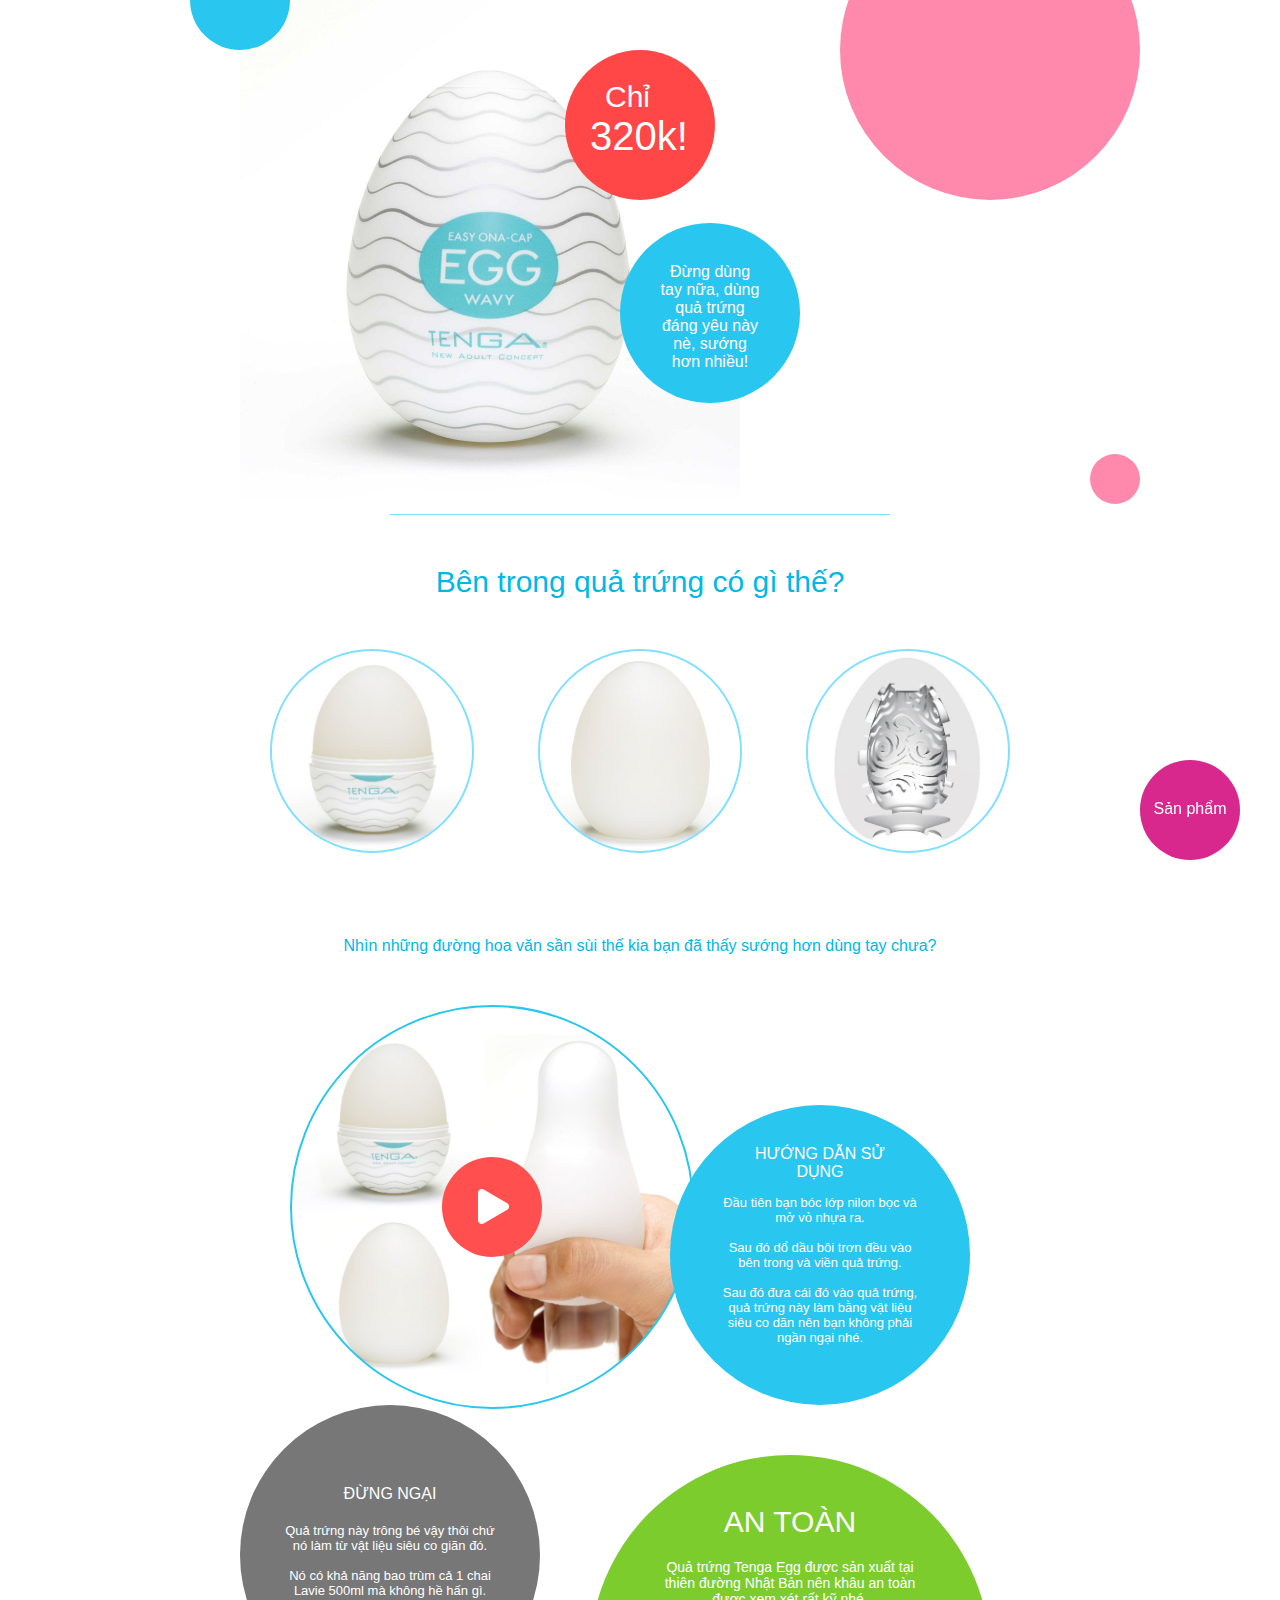
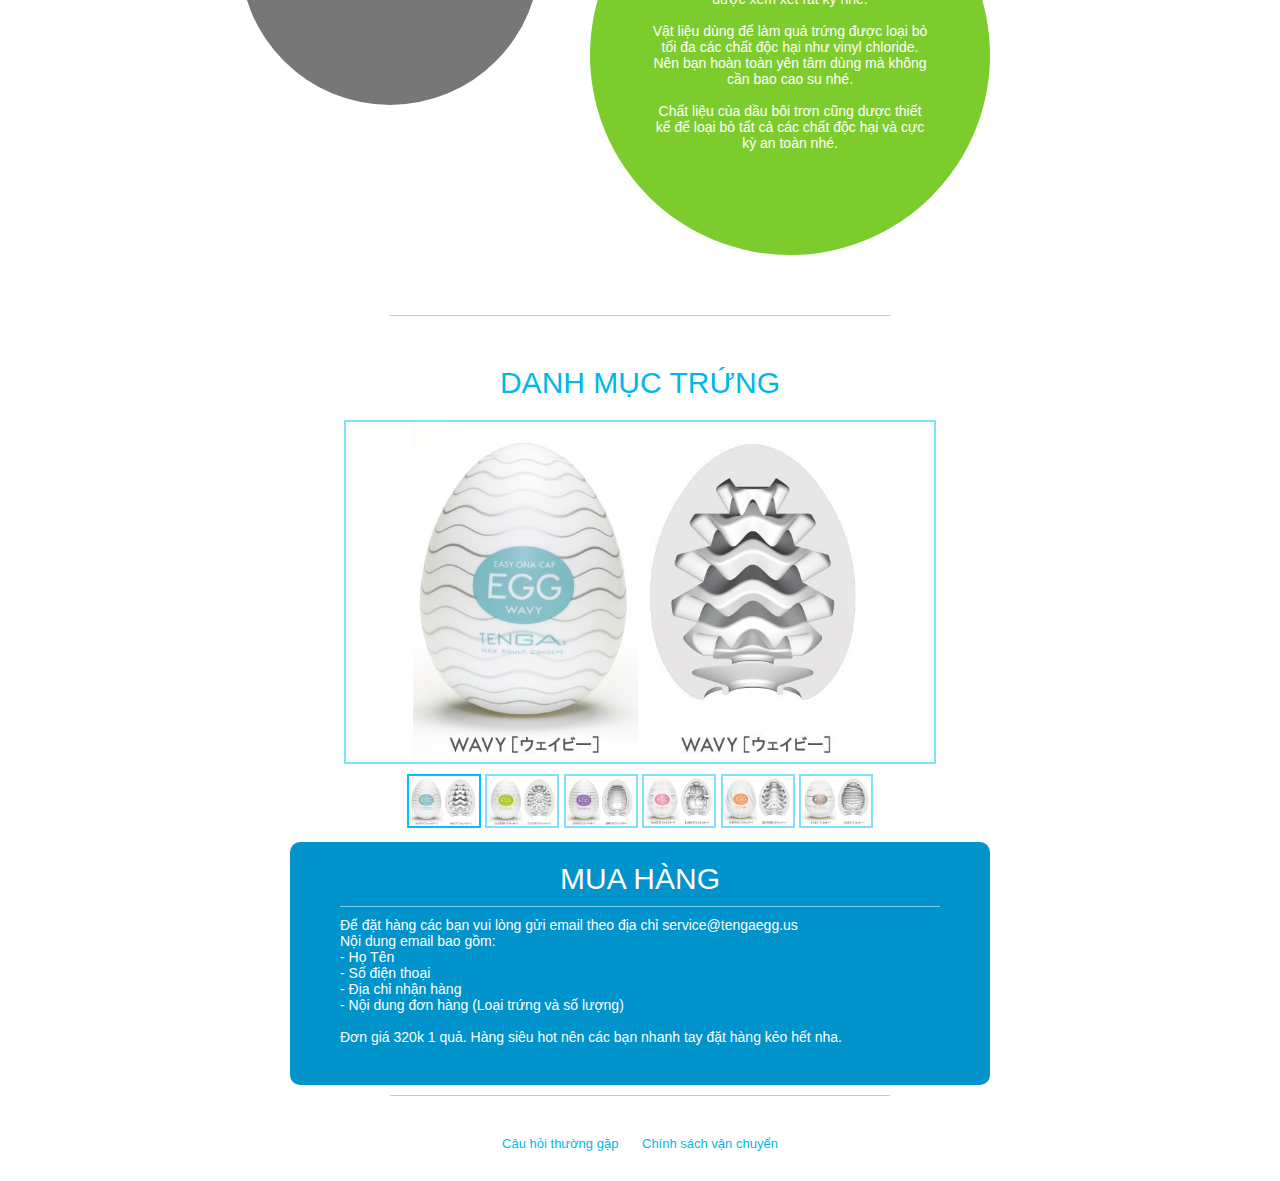
==== public/index.html @ b686520c "asd" ====
<!DOCTYPE html>
<html>
  <head>
    <meta charset="utf-8">
    <title>Tenga Egg - Sex toy trá hình quả trứng gà dành cho nam giới</title>
    <meta name="viewport" content="width=device-width, initial-scale=1.0">
    <link rel="icon" href="logo.ico" type="image/x-icon" />
    <link rel="stylesheet" href="style.css" media="screen" title="no title" charset="utf-8">
    <meta name="google-site-verification" content="pQidrR6-3cfZof-H2YrPeUgNmrSoMgLpZjvMHsn3p-I" />
    <meta property="og:url"                content="https://tengaegg.us" />
    <meta property="og:type"               content="product" />
    <meta property="og:title"              content="Trứng Tenga Nhật - Sextoy nam giới trá hình quả trứng" />
    <meta property="og:description"        content="Nhanh tay đặt hàng - Số lượng có hạn - An toàn tuyệt đối - 320k một quả" />
    <meta property="og:image"              content="https://tengaegg.us/pics/fb-preview.png" />
  </head>
  <body>

    <div class="intro">
      <div class="container">
        <img class="img-main" src="pics/main.jpg" alt="Tenga Egg" />
        <div class="price">
          <div class="small">
            Chỉ
          </div>
          <div class="big">
            320k!
          </div>
        </div>
        <div class="intro-text">
          Đừng dùng tay nữa, dùng quả trứng đáng yêu này nè, sướng hơn nhiều!
        </div>
        <div class="decor decor-0"></div>
        <div class="decor decor-1"></div>
        <div class="decor decor-2"></div>
      </div>
    </div>

    <div class="hr"></div>

    <div class="title-0">
      Bên trong quả trứng có gì thế?
    </div>

    <div class="find-out">
      <div class="inside">
        <div class="inside-0"></div>
        <div class="inside-1"></div>
        <div class="inside-2"></div>
      </div>
    </div>

    <div class="inside-description">
      Nhìn những đường hoa văn sần sùi thế kia bạn đã thấy sướng hơn dùng tay chưa?
    </div>

    <div class="how-to-use">
      <div class="use-image">
        <div class="watch-video"></div>
      </div>
      <div class="use-circle">
        <div class="use-title">
          HƯỚNG DẪN SỬ DỤNG
        </div>
        <div class="use-desc">
          Đầu tiên bạn bóc lớp nilon bọc và mở vỏ nhựa ra.<br><br>
          Sau đó dổ dầu bôi trơn đều vào bên trong và viền quả trứng.<br><br>
          Sau đó đưa cái đó vào quả trứng, quả trứng này làm bằng vật liệu siêu co dãn nên bạn không phải ngần ngại nhé.
        </div>
      </div>
      <div class="material">
        <div class="material-title">
          Đừng ngại
        </div>
        <div class="material-desc">
          Quả trứng này trông bé vậy thôi chứ nó làm từ vật liệu siêu co giãn đó.<br><br>Nó có khả năng bao trùm cả 1 chai Lavie 500ml mà không hề hấn gì.
        </div>
      </div>
      <div class="safe">
        <div class="safe-title">
          An toàn
        </div>
        <div class="safe-desc">
          Quả trứng Tenga Egg được sản xuất tại thiên đường Nhật Bản nên khâu an toàn được xem xét rất kỹ nhé.<br><br>
          Vật liệu dùng để làm quả trứng được loại bỏ tối đa các chất độc hại như vinyl chloride. Nên bạn hoàn toàn yên tâm dùng mà không cần bao cao su nhé.<br><br>
          Chất liệu của dầu bôi trơn cũng dược thiết kế để loại bỏ tất cả các chất độc hại và cực kỳ an toàn nhé.<br><br>
        </div>
      </div>
    </div>

    <div class="hr"></div>
    <div class="title-0">
      DANH MỤC TRỨNG
    </div>

    <div class="slide menu">
      <div class="preview"></div>
      <div class="slide-select">
        <div class="slide-option-0 active"></div>
        <div class="slide-option-1"></div>
        <div class="slide-option-2"></div>
        <div class="slide-option-3"></div>
        <div class="slide-option-4"></div>
        <div class="slide-option-5"></div>
        <!-- <div class="slide-option-6"></div>
        <div class="slide-option-7"></div>
        <div class="slide-option-8"></div>
        <div class="slide-option-9"></div>
        <div class="slide-option-10"></div>
        <div class="slide-option-11"></div> -->
      </div>
    </div>

<!--    <div class="title-0">
      Now On Sale - 23% OFF<br>
      <div class="sub">
        Free Shipping International
      </div>
    </div>

    <div class="pack-1">
      <div class="slide">
        <div class="preview"></div>
        <div class="slide-select">
          <div class="slide-option-0 active"></div>
          <div class="slide-option-1"></div>
          <div class="slide-option-2"></div>
        </div>
      </div>
      <div class="product-info">
        <div class="product-title">
          6 Eggs Pack 1 - $57.39 <span class="old-price">$74.99</span>
        </div>
        <div class="product-description">
          <ul>
              <li>Lubrication included!</li>
              <li>Reusable</li>
              <li>Discreet, easy to carry case; Super-stretchable elastomer expands drastically for a snug fit regardless of your size</li>
              <li>Advanced one-size-fits-all, easy-to-use disposable male masturbator</li>
              <li>6 different varieties each with different internal structures for a variety of great experiences</li>
              <li>The Variety Pack includes WAVY, CLICKER, SPIDER, TWISTER, STEPPER, and SILKY, for a new experience every night</li>
              <li>Water-based lubricant lotion included in each Egg; one-use only</li>
              <li>Made in Japan</li>
          </ul>

          <form action="https://www.paypal.com/cgi-bin/webscr" method="post" target="_top">
          <input type="hidden" name="cmd" value="_s-xclick">
          <input type="hidden" name="hosted_button_id" value="Q24XG6Y8ARUNS">
          <input type="image" src="https://www.paypalobjects.com/en_US/i/btn/btn_buynowCC_LG.gif" border="0" name="submit" alt="PayPal - The safer, easier way to pay online!">
          <img alt="" border="0" src="https://www.paypalobjects.com/en_US/i/scr/pixel.gif" width="1" height="1">
          </form>

        </div>
      </div>
    </div>

    <div class="pack-2">
      <div class="slide">
        <div class="preview"></div>
        <div class="slide-select">
          <div class="slide-option-0 active"></div>
          <div class="slide-option-1"></div>
          <div class="slide-option-2"></div>
        </div>
      </div>
      <div class="product-info">
        <div class="product-title">
          6 Eggs Pack 2 - $57.39 <span class="old-price">$74.99</span>
        </div>
        <div class="product-description">
          <ul>
              <li>Lubrication included!</li>
              <li>Reusable</li>
              <li>Discreet, easy to carry case; Super-stretchable elastomer expands drastically for a snug fit regardless of your size</li>
              <li>Advanced one-size-fits-all, easy-to-use disposable male masturbator</li>
              <li>6 different varieties each with different internal structures for a variety of great experiences</li>
              <li>The Variety Pack includes THUNDER, CRATER, MISTY, CLOUDY, SHINY, and SURFER for a new experience every night</li>
              <li>Water-based lubricant lotion included in each Egg; one-use only</li>
              <li>Made in Japan</li>
          </ul>

          <form action="https://www.paypal.com/cgi-bin/webscr" method="post" target="_top">
          <input type="hidden" name="cmd" value="_s-xclick">
          <input type="hidden" name="hosted_button_id" value="27L2F3WVZ88ZG">
          <input type="image" src="https://www.paypalobjects.com/en_US/i/btn/btn_buynowCC_LG.gif" border="0" name="submit" alt="PayPal - The safer, easier way to pay online!">
          <img alt="" border="0" src="https://www.paypalobjects.com/en_US/i/scr/pixel.gif" width="1" height="1">
          </form>

        </div>
      </div>
    </div>

    <div class="lotion">
      <div class="slide">
        <div class="preview"></div>
      </div>
      <div class="product-info">
        <div class="product-title">
          Lotion - $17.99
        </div>
        <div class="product-description">
          <ul>
            <li>Versatile water-based lubricant perfectly formulated to re-lubricate the Tenga Egg and other masturbators</li>
            <li>Color-free and fragrance-free for a natural, non-sticky feeling</li>
            <li>Smooth, palm-sized container designed to be used one-handed and has an easy-squeeze shell and an easy flip-top</li>
            <li>Manufactured from ingredients that are not harmful to the body; great for intercourse as well as with toys</li>
            <li>Water-based lotion</li>
            <li>Made in Japan</li>
          </ul>

          <form action="https://www.paypal.com/cgi-bin/webscr" method="post" target="_top">
          <input type="hidden" name="cmd" value="_s-xclick">
          <input type="hidden" name="hosted_button_id" value="FBYEGVBFDMCKS">
          <input type="image" src="https://www.paypalobjects.com/en_US/i/btn/btn_buynowCC_LG.gif" border="0" name="submit" alt="PayPal - The safer, easier way to pay online!">
          <img alt="" border="0" src="https://www.paypalobjects.com/en_US/i/scr/pixel.gif" width="1" height="1">
          </form>

        </div>
      </div>
    </div> -->

    <div class="order">
      <div class="buy">
        MUA HÀNG
      </div>
      Để đặt hàng các bạn vui lòng gửi email theo địa chỉ service@tengaegg.us<br>
      Nội dung email bao gồm:<br>
      - Họ Tên<br>
      - Số điện thoại<br>
      - Địa chỉ nhận hàng<br>
      - Nội dung đơn hàng (Loại trứng và số lượng)<br>
      <br>
      Đơn giá 320k 1 quả. Hàng siêu hot nên các bạn nhanh tay đặt hàng kẻo hết nha.
    </div>

    <div class="hr"></div>

    <div class="footer">
      <a href="#">Câu hỏi thường gặp</a>
      <a href="#">Chính sách vận chuyển</a>
    </div>

    <div class="buy-now"></div>

    <div class="video">
      <iframe width="640" height="360" src="https://www.youtube-nocookie.com/embed/9ZTf-BD8fbg?rel=0&amp;controls=1&amp;showinfo=0" frameborder="0" allowfullscreen></iframe>
      <div class="close"></div>
    </div>

    <script type="text/javascript" src="jquery-3.1.1.min.js"></script>
    <script type="text/javascript" src="script.js"></script>

  </body>
</html>
---- public/style.css ----
body {
  margin: 0;
  padding: 0;
  font-family: sans-serif;
}

.container {
  width: 800px;
  max-width: 100%;
  margin: 0 auto;
  position: relative;
  max-width: 100%;
}

img {
  max-width: 100%;
}

.img-main {
  height: 500px;
}

.intro-text {
  background: #29c6ef;
  color: #fff;
  border-radius: 1000px;
  display: block;
  width: 100px;
  height: 100px;
  padding: 40px;
  text-align: center;
  position: absolute;
  right: 30%;
  bottom: 20%;
}

.decor {
  position: absolute;
  border-radius: 1000px;
}

.decor-0 {
  width: 300px;  height: 300px;  background: #ff89ad;  top: -100px;  right: -100px;
}
.decor-1 {
  width: 50px;  height: 50px;  background: #ff89ad;  bottom: 0;  right: -100px;
}
.decor-2 {
  width: 100px;  height: 100px;  background: #29c6ef;  top: -50px;  left: -50px;
}

.hr {
  width: 500px;
  max-width: 90%;
  height: 1px;
  background: #7fe0ff;
  margin: 10px auto;
}

.inside>div {
  width: 200px;
  height: 200px;
  border-radius: 200px;
  border: 2px solid #7fe0ff;
  display: inline-block;
  margin: 30px;
  background-size: contain;
  background-position: center;
  background-repeat: no-repeat;
}

.inside {
  text-align: center;
}

.inside-0 {
  background-image: url(pics/preview-3.png);
}
.inside-1 {
  background-image: url(pics/preview-4.png);
}
.inside-2 {
  background-image: url(pics/preview-5.png);
}

.title-0 {
  text-align: center;
  margin: 50px 0 20px;
  font-size: 30px;
  color: #00b8e8;
}

.inside-description {
  text-align: center;
  padding: 50px;
  color: #00b8e8;
}

.how-to-use {
  width: 800px;
  height: 900px;
  max-width: 100%;
  position: relative;
  margin: 0 auto;
  overflow: hidden;
}

.use-image {
  position: absolute;
  background: url(pics/preview-1.jpg) center no-repeat;
  background-size: contain;
  border: 2px solid #29c6ef;
  width: 400px;
  height: 400px;
  border-radius: 1000px;
  top: 0;
  left: 50px;
}

.use-circle {
  position: absolute;
  width: 300px;
  height: 300px;
  border-radius: 1000px;
  background: #29c6ef;
  color: #fff;
  text-align: center;
  right: 70px;
  top: 100px;
  z-index: 1;
}

.use-title {
  position: absolute;
  top: 40px;
  left: 50%;
  transform: translateX(-50%);
}

.use-desc {
  position: absolute;
  top: 90px;
  width: 200px;
  font-size: 13px;
  left: 50%;
  transform: translateX(-50%);
}

.watch-video {
  width: 100px;
  height: 100px;
  border-radius: 200px;
  color: #fff;
  position: absolute;
  top: 50%;
  left: 50%;
  transform: translateX(-50%) translateY(-50%);
  z-index: 2;
  cursor: pointer;
  transition: 200ms;
  background: #ff4f4f url(pics/play.png) center no-repeat;
}
.watch-video:hover {
  background: rgb(255, 79, 124) url(pics/play.png) center no-repeat;
}
.watch-video .text {
  position: relative;
  top: 33px;
  text-align: center;
}

.material {
  width: 300px;
  height: 300px;
  border-radius: 1000px;
  background: #777;
  color: #fff;
  position: absolute;
  top: 400px;
  text-align: center;
}

.material-title {
  margin-top: 80px;
  margin-bottom: 20px;
  text-transform: uppercase;
}

.material-desc {
  font-size: 13px;
  width: 70%;
  margin: 0 auto;
}

.safe {
  width: 400px;
  height: 400px;
  border-radius: 1000px;
  background: #7dcc2e;
  color: #fff;
  position: absolute;
  top: 450px;
  right: 50px;
  text-align: center;
}

.safe-title {
  margin-top: 50px;
  margin-bottom: 20px;
  text-transform: uppercase;
  font-size: 30px;
}
.safe-desc {
  font-size: 14px;
  width: 70%;
  margin: 0 auto;
}

.pack-1, .pack-2, .lotion {
  width: 1000px;
  max-width: 100%;
  margin: 50px auto;
  overflow: hidden;
}

.slide {
  width: 600px;
  max-width: 98%;
  margin: 0 auto;
  overflow: hidden;
  text-align: center;
}

.slide .preview {
  width: 600px;
  margin: 0 auto;
  max-width: 98%;
  height: 340px;
  border: 2px solid #7fe0ff;
  background-size: contain;
  background-repeat: no-repeat;
  background-position: center;
}

.pack-1 .preview {
  background-image: url("pics/set 1.jpg");
}

.slide-select {
  margin-top: 10px;
}

.slide-select>div {
  display: inline-block;
  width: 70px;
  height: 50px;
  border: 2px solid #7fe0ff;
  background-size: contain;
  background-repeat: no-repeat;
  background-position: center;
  cursor: pointer;
}

.slide-select>div.active {
  border: 2px solid #00c1ff;
}

.pack-1 .slide-option-0 {
  background-image: url("pics/set 1.jpg");
}
.pack-1 .slide-option-1 {
  background-image: url("pics/set 1-1.jpg");
}
.pack-1 .slide-option-2 {
  background-image: url("pics/set 1-2.jpg");
}

.product-info {
  float: left;
  color: #00b8e8;
  width: 400px;
  max-width: 98%;
}

.product-description {
  font-size: 14px;
}

.product-title {
  font-size: 25px;
  text-transform: uppercase;
}

.pack-2 .preview {
  background-image: url("pics/set 2.jpg");
}

.pack-2 .slide-option-0 {
  background-image: url("pics/set 2.jpg");
}
.pack-2 .slide-option-1 {
  background-image: url("pics/set 2-1.jpg");
}
.pack-2 .slide-option-2 {
  background-image: url("pics/set 2-2.jpg");
}

.lotion .preview {
  background-image: url("pics/lotion.jpg");
}

.footer {
  text-align: center;
  padding: 30px;
  font-size: 13px;
}

a {
  color: #00b8e8;
  text-decoration: none;
  margin: 5px 10px;
}

.video {
  position: fixed;
  top: 0;
  left: 0;
  width: 100%;
  height: 100%;
  z-index: 9;
  background: rgba(0,0,0,.5);
  display: none;
  opacity: 0;
}

.video iframe {
  position: fixed;
  top: 50%;
  left: 50%;
  max-width: 100%;
  transform: translateX(-50%) translateY(-50%);
  z-index: 10;
}

.video .close {
  width: 50px;
  height: 50px;
  position: fixed;
  top: 20px;
  right: 20px;
  z-index: 10;
  background: rgba(255,255,255,.2);
  cursor: pointer;
  transition: 200ms;
}

.video .close:hover {
  background: rgba(255,255,255,0);
  transform: rotate(90deg);
}

.close:before, .close:after {
  content: "";
  width: 100%;
  height: 2px;
  background: #fff;
  position: relative;
  top: 50%;
  display: block;
  transform: rotate(45deg);
}

.close:after {
  transform: translateY(-100%) rotate(135deg);
}

.buy-now {
  position: fixed;
  width: 100px;
  height: 100px;
  background: #d8278d;
  color: #fff;
  border-radius: 200px;
  bottom: 40px;
  right: 40px;
  cursor: pointer;
  z-index: 7;
}

.buy-now:after {
  content: "Sản phẩm";
  margin-top: 40px;
  display: block;
  text-align: center;
}

.old-price {
  text-decoration: line-through;
  font-size: 16px;
  color: #777
}

.sub {
  font-size: 20px;
  background: #d8278d;
  color: #fff;
  display: inline-block;
  padding: 5px 10px;
}

.slide.menu .preview { background-image: url("pics/p0.png");}
.slide.menu .slide-option-0 { background-image: url("pics/p0.png");}
.slide.menu .slide-option-1 { background-image: url("pics/p1.png");}
.slide.menu .slide-option-2 { background-image: url("pics/p2.png");}
.slide.menu .slide-option-3 { background-image: url("pics/p3.png");}
.slide.menu .slide-option-4 { background-image: url("pics/p4.png");}
.slide.menu .slide-option-5 { background-image: url("pics/p5.png");}
.slide.menu .slide-option-6 { background-image: url("pics/p6.png");}
.slide.menu .slide-option-7 { background-image: url("pics/p7.png");}
.slide.menu .slide-option-8 { background-image: url("pics/p8.png");}
.slide.menu .slide-option-9 { background-image: url("pics/p9.png");}
.slide.menu .slide-option-10 { background-image: url("pics/p10.png");}
.slide.menu .slide-option-11 { background-image: url("pics/p11.png");}

.order {
  width: 600px;
  max-width: 70%;
  margin: 10px auto;
  padding: 20px 50px 40px;
  border-radius: 10px;
  background: #0093cc;
  color: #fff;
  font-size: 14px;
}

.order .buy {
  text-align: center;
  font-size: 30px;
  padding-bottom: 10px;
  margin-bottom: 10px;
  border-bottom: 1px solid rgba(255,255,255,.5);
}

.price {
  background: #ff4747;
  color: #fff;
  width: 150px;
  height: 150px;
  border-radius: 400px;
  position: absolute;
  top: 50px;
  left: 50%;
  z-index: 3;
  transform: translateX(-50%);
}
.price .small {
  margin: 30px 0 0 40px;
  font-size: 30px;
}
.price .big {
  margin: 0 0 0 25px;
  font-size: 40px;
}

@media (max-aspect-ratio: 1/1) {

.price {
  top: 0;
  left: 60%;
}

.img-main {
  height: 300px;
}

.decor-0 {
  width: 200px;
  height: 200px;
}

.intro-text {
  right: 0;
  bottom: 0;
}

.use-circle {
  top: 370px;
}

.material {
  top: 600px;
  right: 0;
}

.safe {
  top: 850px;
  left: 50%;
  transform: translateX(-50%);
}

.how-to-use {
  height: 1300px;
}

.inside>div {
  margin: 0;
}

.use-image {
  left: 0;
}

.container {
  overflow: hidden;
}

}
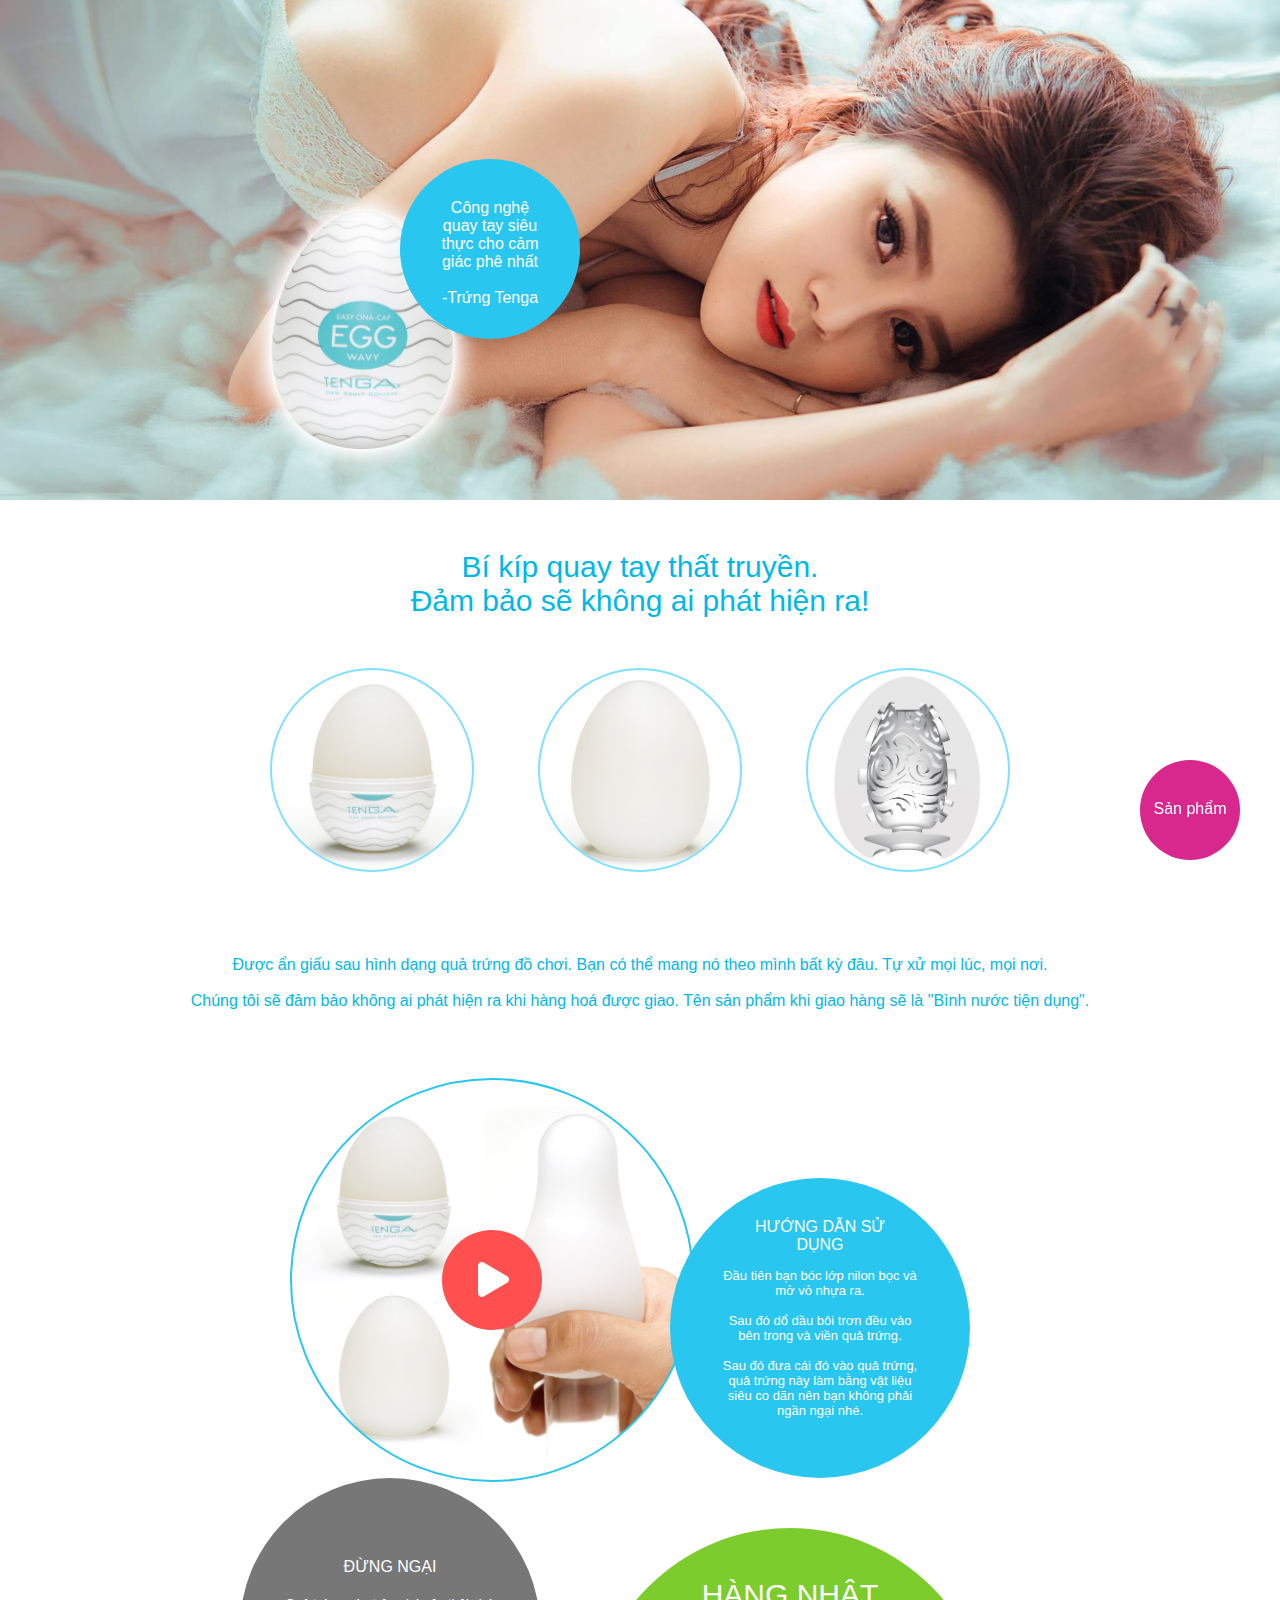
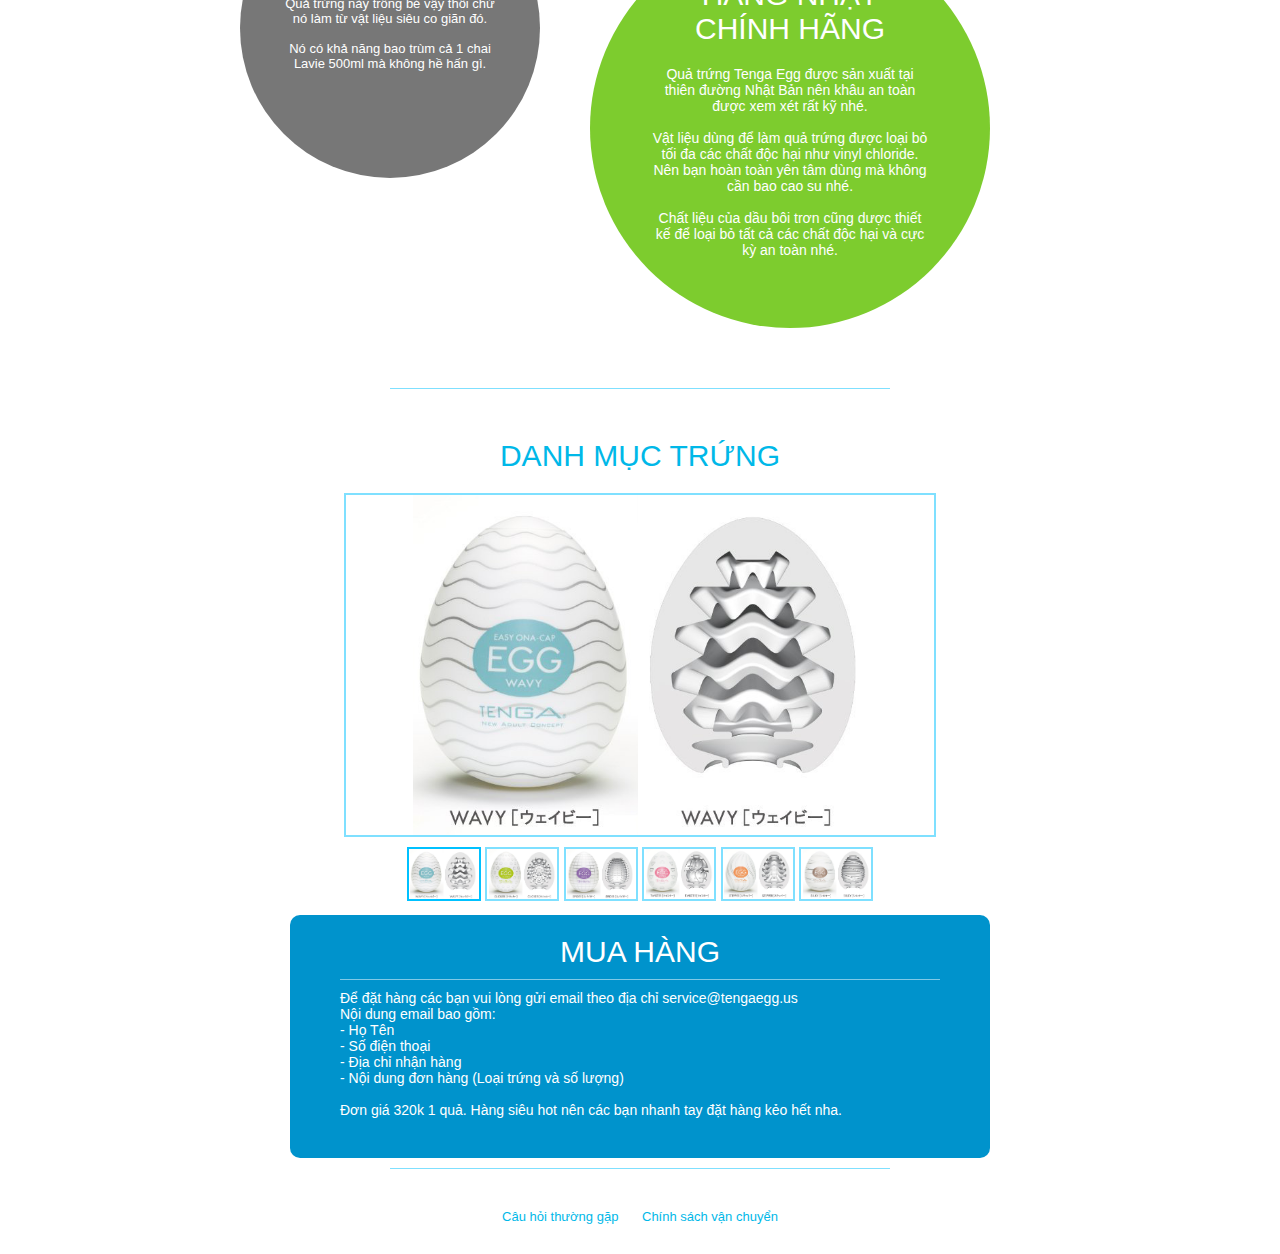
==== commit 908066f9: "asd" ====
--- a/public/index.html
+++ b/public/index.html
@@ -2,43 +2,43 @@
 <html>
   <head>
     <meta charset="utf-8">
-    <title>Tenga Egg - Sex toy trá hình quả trứng gà dành cho nam giới</title>
+    <title>Tenga Egg - Trứng Tenga Nhật - Đồ chơi tự xử trá hình dành cho nam giới</title>
     <meta name="viewport" content="width=device-width, initial-scale=1.0">
     <link rel="icon" href="logo.ico" type="image/x-icon" />
     <link rel="stylesheet" href="style.css" media="screen" title="no title" charset="utf-8">
     <meta name="google-site-verification" content="pQidrR6-3cfZof-H2YrPeUgNmrSoMgLpZjvMHsn3p-I" />
     <meta property="og:url"                content="https://tengaegg.us" />
     <meta property="og:type"               content="product" />
-    <meta property="og:title"              content="Trứng Tenga Nhật - Sextoy nam giới trá hình quả trứng" />
-    <meta property="og:description"        content="Nhanh tay đặt hàng - Số lượng có hạn - An toàn tuyệt đối - 320k một quả" />
-    <meta property="og:image"              content="https://tengaegg.us/pics/fb-preview.png" />
+    <meta property="og:title"              content="Trứng Tenga Nhật - Đồ chơi tự xử trá hình dành cho nam giới" />
+    <meta property="og:description"        content="Nhanh tay đặt hàng - Số lượng có hạn - An toàn tuyệt đối - 320k một quả - Sử dụng nhiều lần" />
+    <meta property="og:image"              content="https://tengaegg.us/pics/fb-preview-1.png" />
   </head>
   <body>
 
     <div class="intro">
       <div class="container">
-        <img class="img-main" src="pics/main.jpg" alt="Tenga Egg" />
-        <div class="price">
+        <img class="img-main" src="pics/main.png" alt="Tenga Egg" />
+        <!-- <div class="price">
           <div class="small">
             Chỉ
           </div>
           <div class="big">
             320k!
           </div>
-        </div>
+        </div> -->
         <div class="intro-text">
-          Đừng dùng tay nữa, dùng quả trứng đáng yêu này nè, sướng hơn nhiều!
-        </div>
-        <div class="decor decor-0"></div>
+          Công nghệ quay tay siêu thực cho cảm giác phê nhất<br><br>-Trứng Tenga
+        </div>
+        <!-- <div class="decor decor-0"></div>
         <div class="decor decor-1"></div>
-        <div class="decor decor-2"></div>
-      </div>
-    </div>
-
-    <div class="hr"></div>
+        <div class="decor decor-2"></div> -->
+      </div>
+    </div>
+
+    <!-- <div class="hr"></div> -->
 
     <div class="title-0">
-      Bên trong quả trứng có gì thế?
+      Bí kíp quay tay thất truyền.<br>Đảm bảo sẽ không ai phát hiện ra!
     </div>
 
     <div class="find-out">
@@ -50,7 +50,9 @@
     </div>
 
     <div class="inside-description">
-      Nhìn những đường hoa văn sần sùi thế kia bạn đã thấy sướng hơn dùng tay chưa?
+      Được ẩn giấu sau hình dạng quả trứng đồ chơi. Bạn có thể mang nó theo mình bất kỳ đâu. Tự xử mọi lúc, mọi nơi.<br><br>
+      Chúng tôi sẽ đảm bảo không ai phát hiện ra khi hàng hoá được giao. Tên sản phẩm khi giao hàng sẽ là "Bình nước tiện dụng".<br><br>
+
     </div>
 
     <div class="how-to-use">
@@ -77,7 +79,7 @@
       </div>
       <div class="safe">
         <div class="safe-title">
-          An toàn
+          Hàng Nhật<br>Chính Hãng
         </div>
         <div class="safe-desc">
           Quả trứng Tenga Egg được sản xuất tại thiên đường Nhật Bản nên khâu an toàn được xem xét rất kỹ nhé.<br><br>
--- a/public/style.css
+++ b/public/style.css
@@ -16,8 +16,15 @@
   max-width: 100%;
 }
 
+.intro {
+  background: url('pics/cover.jpg') center no-repeat;
+  background-size: cover;
+  height: 500px;
+}
+
 .img-main {
-  height: 500px;
+  height: 300px;
+  margin-top: 180px;
 }
 
 .intro-text {
@@ -30,8 +37,8 @@
   padding: 40px;
   text-align: center;
   position: absolute;
-  right: 30%;
-  bottom: 20%;
+  left: 20%;
+  bottom: 30%;
 }
 
 .decor {
@@ -481,6 +488,7 @@
 .intro-text {
   right: 0;
   bottom: 0;
+  left: auto;
 }
 
 .use-circle {
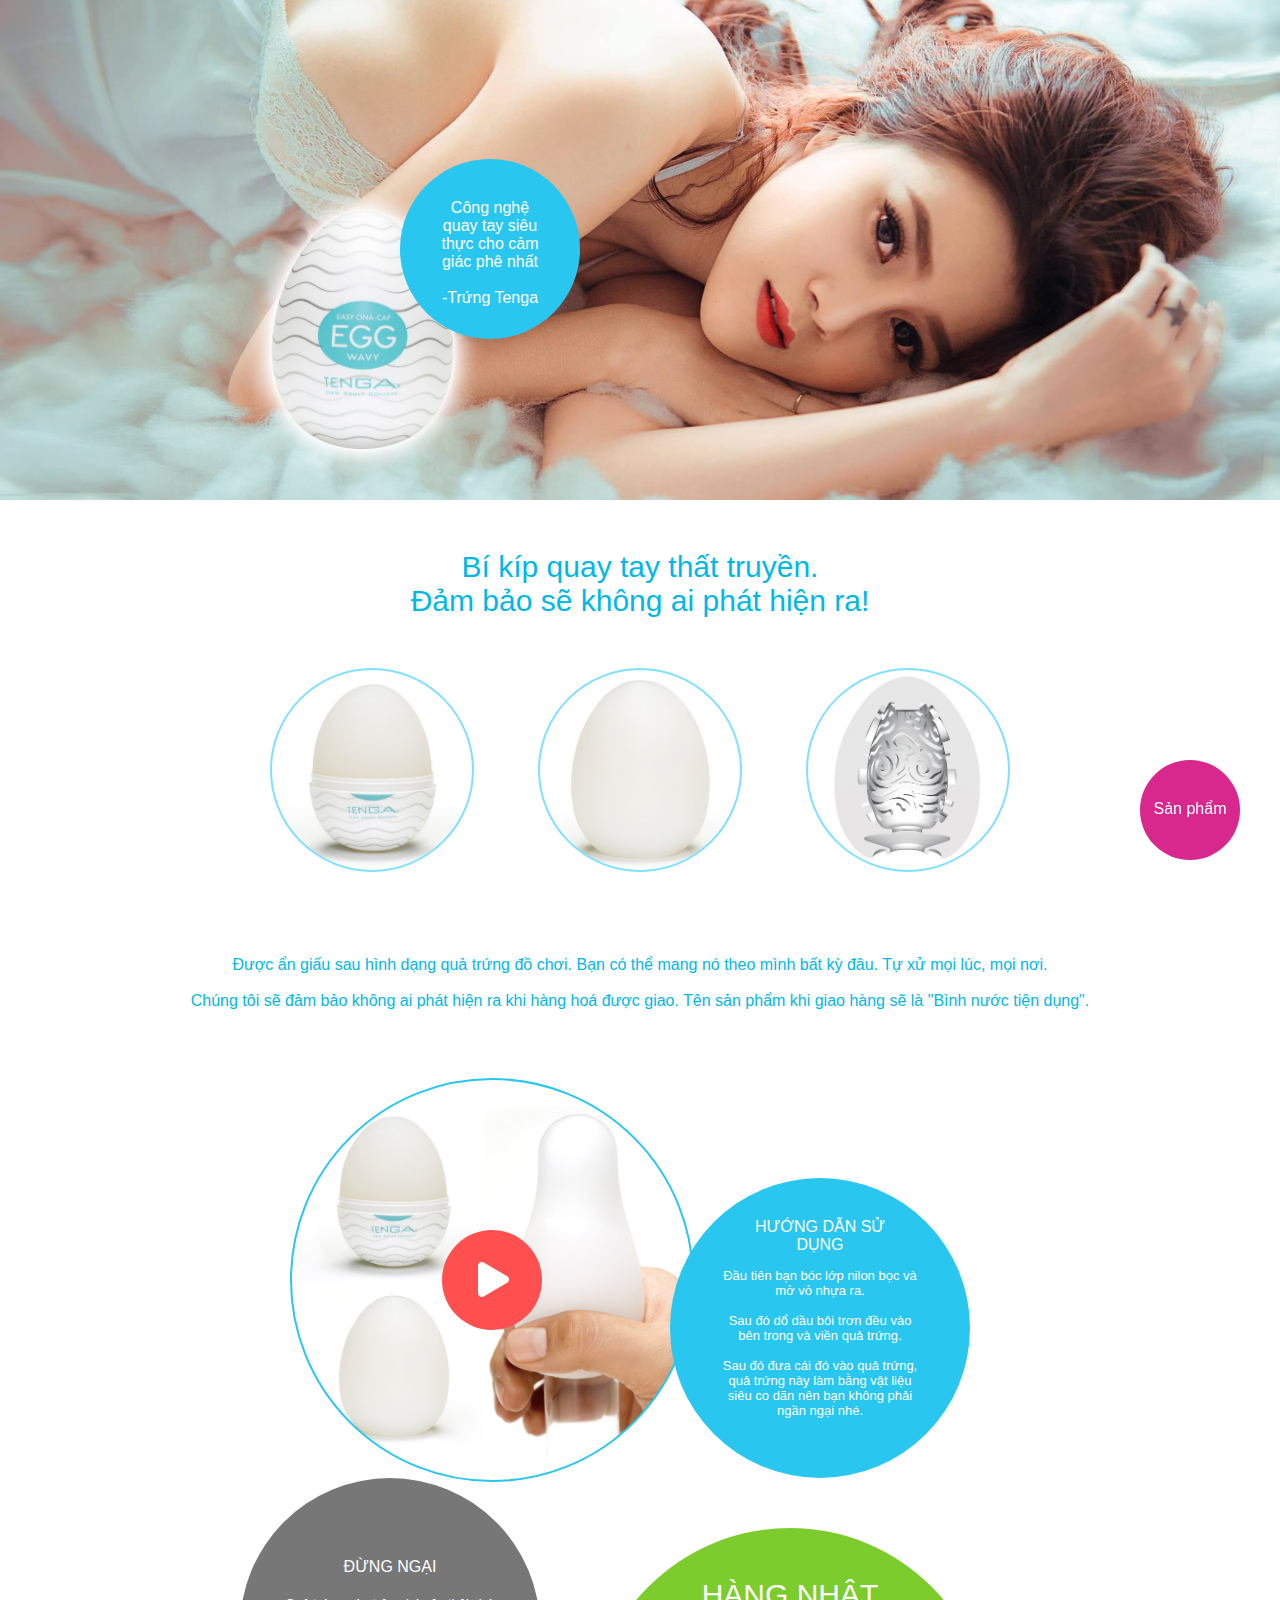
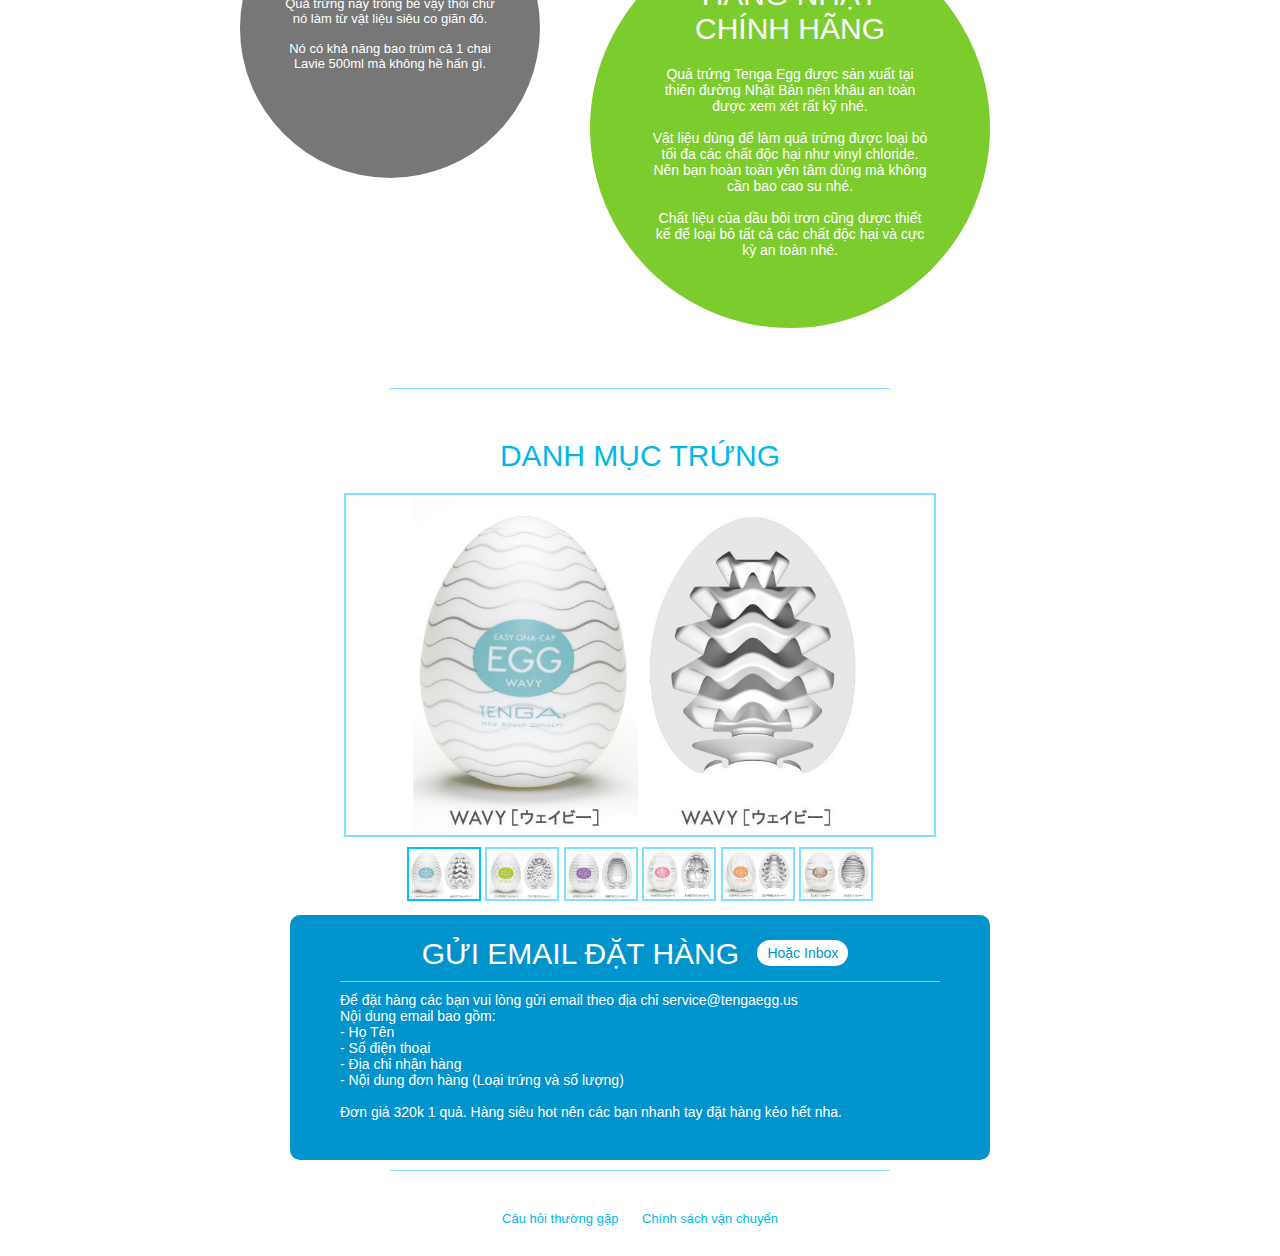
==== commit dbcfb721: "ád" ====
--- a/public/index.html
+++ b/public/index.html
@@ -222,7 +222,7 @@
 
     <div class="order">
       <div class="buy">
-        MUA HÀNG
+        GỬI EMAIL ĐẶT HÀNG <a class="button-inbox" href="https://m.me/khaithan.tran" target="_blank">Hoặc Inbox</a>
       </div>
       Để đặt hàng các bạn vui lòng gửi email theo địa chỉ service@tengaegg.us<br>
       Nội dung email bao gồm:<br>
--- a/public/style.css
+++ b/public/style.css
@@ -469,6 +469,16 @@
   font-size: 40px;
 }
 
+.button-inbox {
+  display: inline-block;
+  vertical-align: bottom;
+  font-size: 14px;
+  padding: 5px 10px;
+  background: #fff;
+  color: #0093cc;
+  border-radius: 20px;
+}
+
 @media (max-aspect-ratio: 1/1) {
 
 .price {
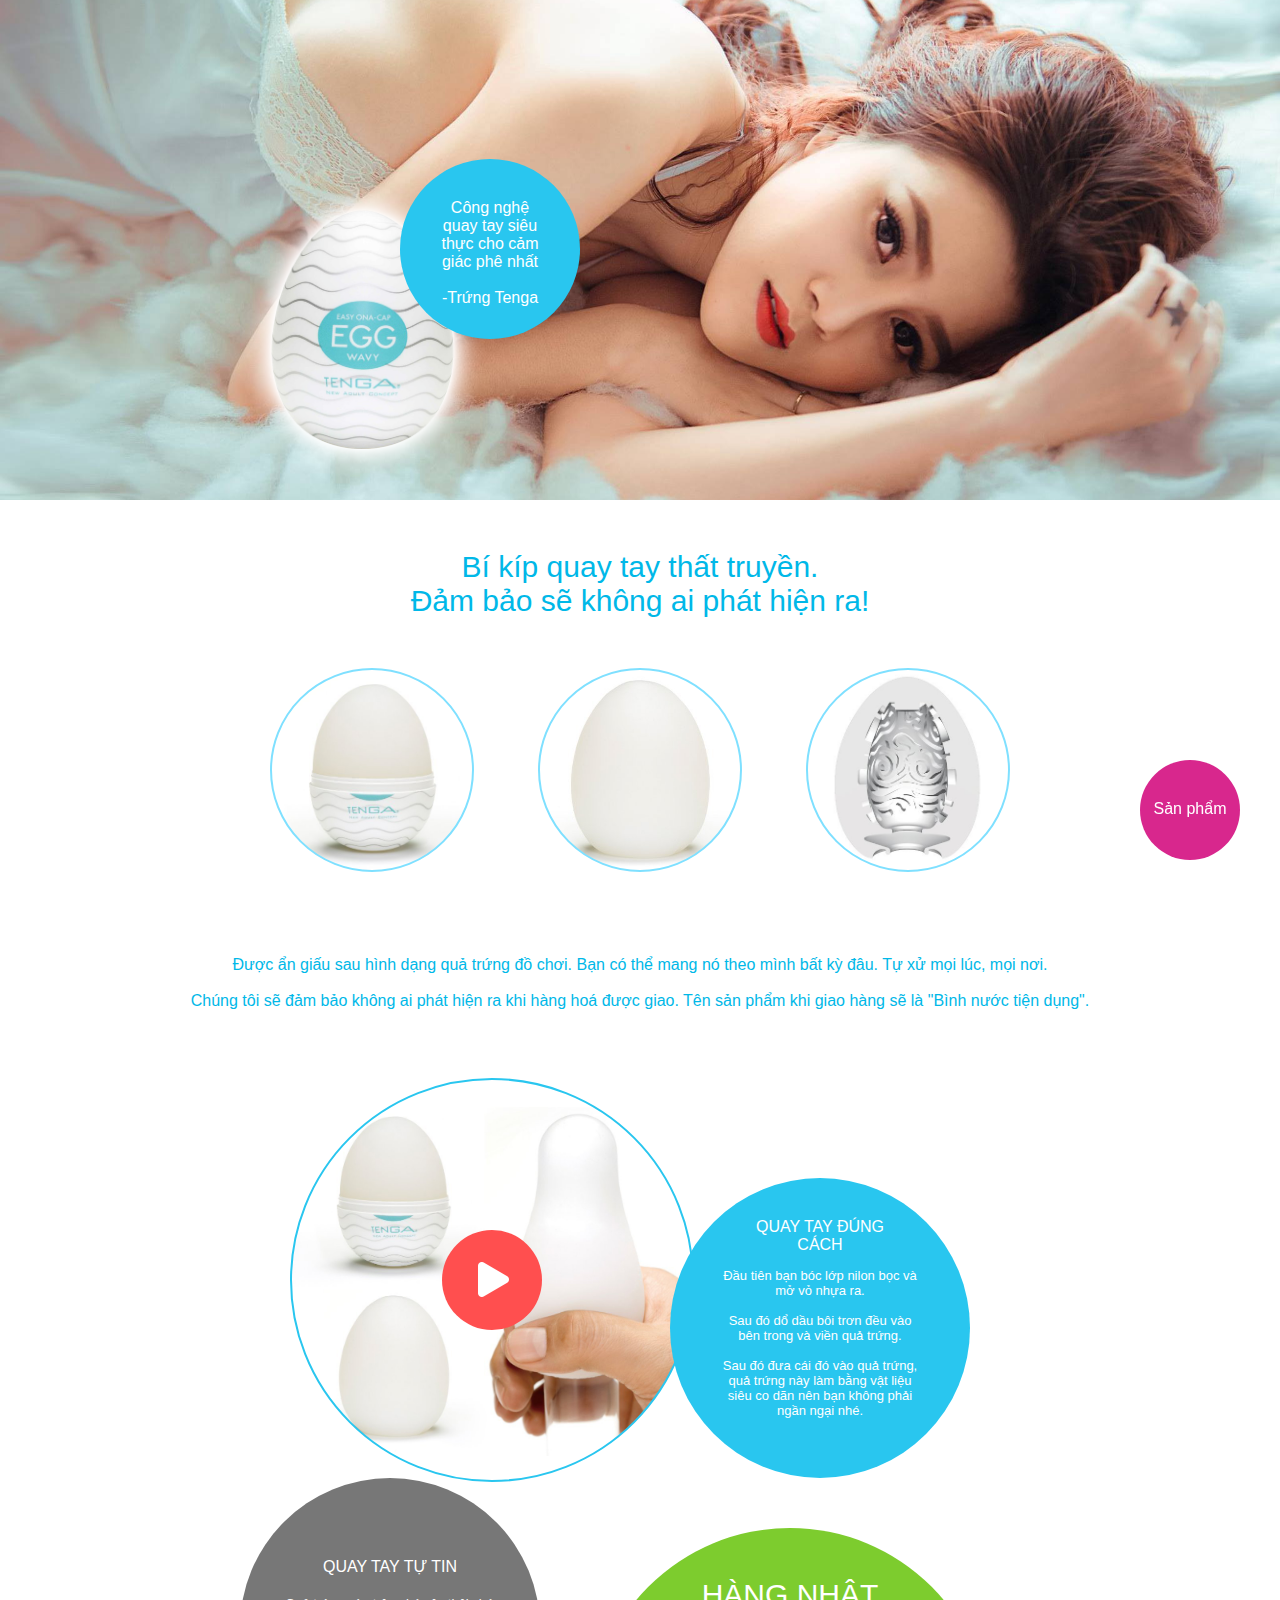
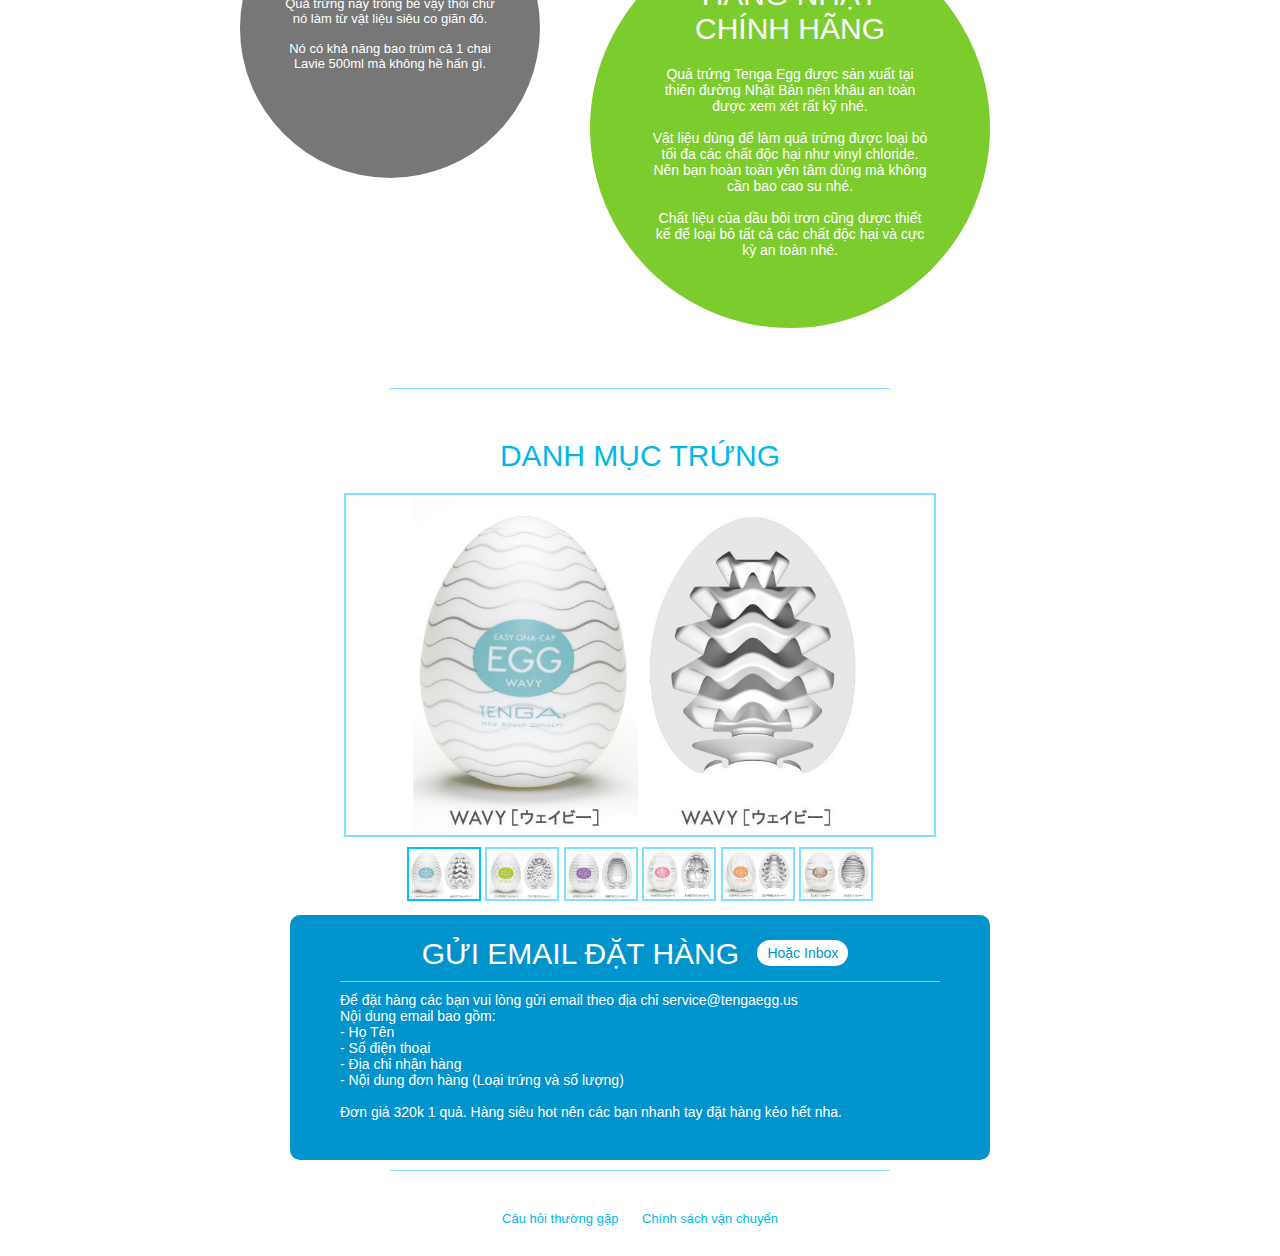
==== commit 497801ba: "ád" ====
--- a/public/index.html
+++ b/public/index.html
@@ -61,7 +61,7 @@
       </div>
       <div class="use-circle">
         <div class="use-title">
-          HƯỚNG DẪN SỬ DỤNG
+          QUAY TAY ĐÚNG CÁCH
         </div>
         <div class="use-desc">
           Đầu tiên bạn bóc lớp nilon bọc và mở vỏ nhựa ra.<br><br>
@@ -71,7 +71,7 @@
       </div>
       <div class="material">
         <div class="material-title">
-          Đừng ngại
+          QUAY TAY TỰ TIN
         </div>
         <div class="material-desc">
           Quả trứng này trông bé vậy thôi chứ nó làm từ vật liệu siêu co giãn đó.<br><br>Nó có khả năng bao trùm cả 1 chai Lavie 500ml mà không hề hấn gì.
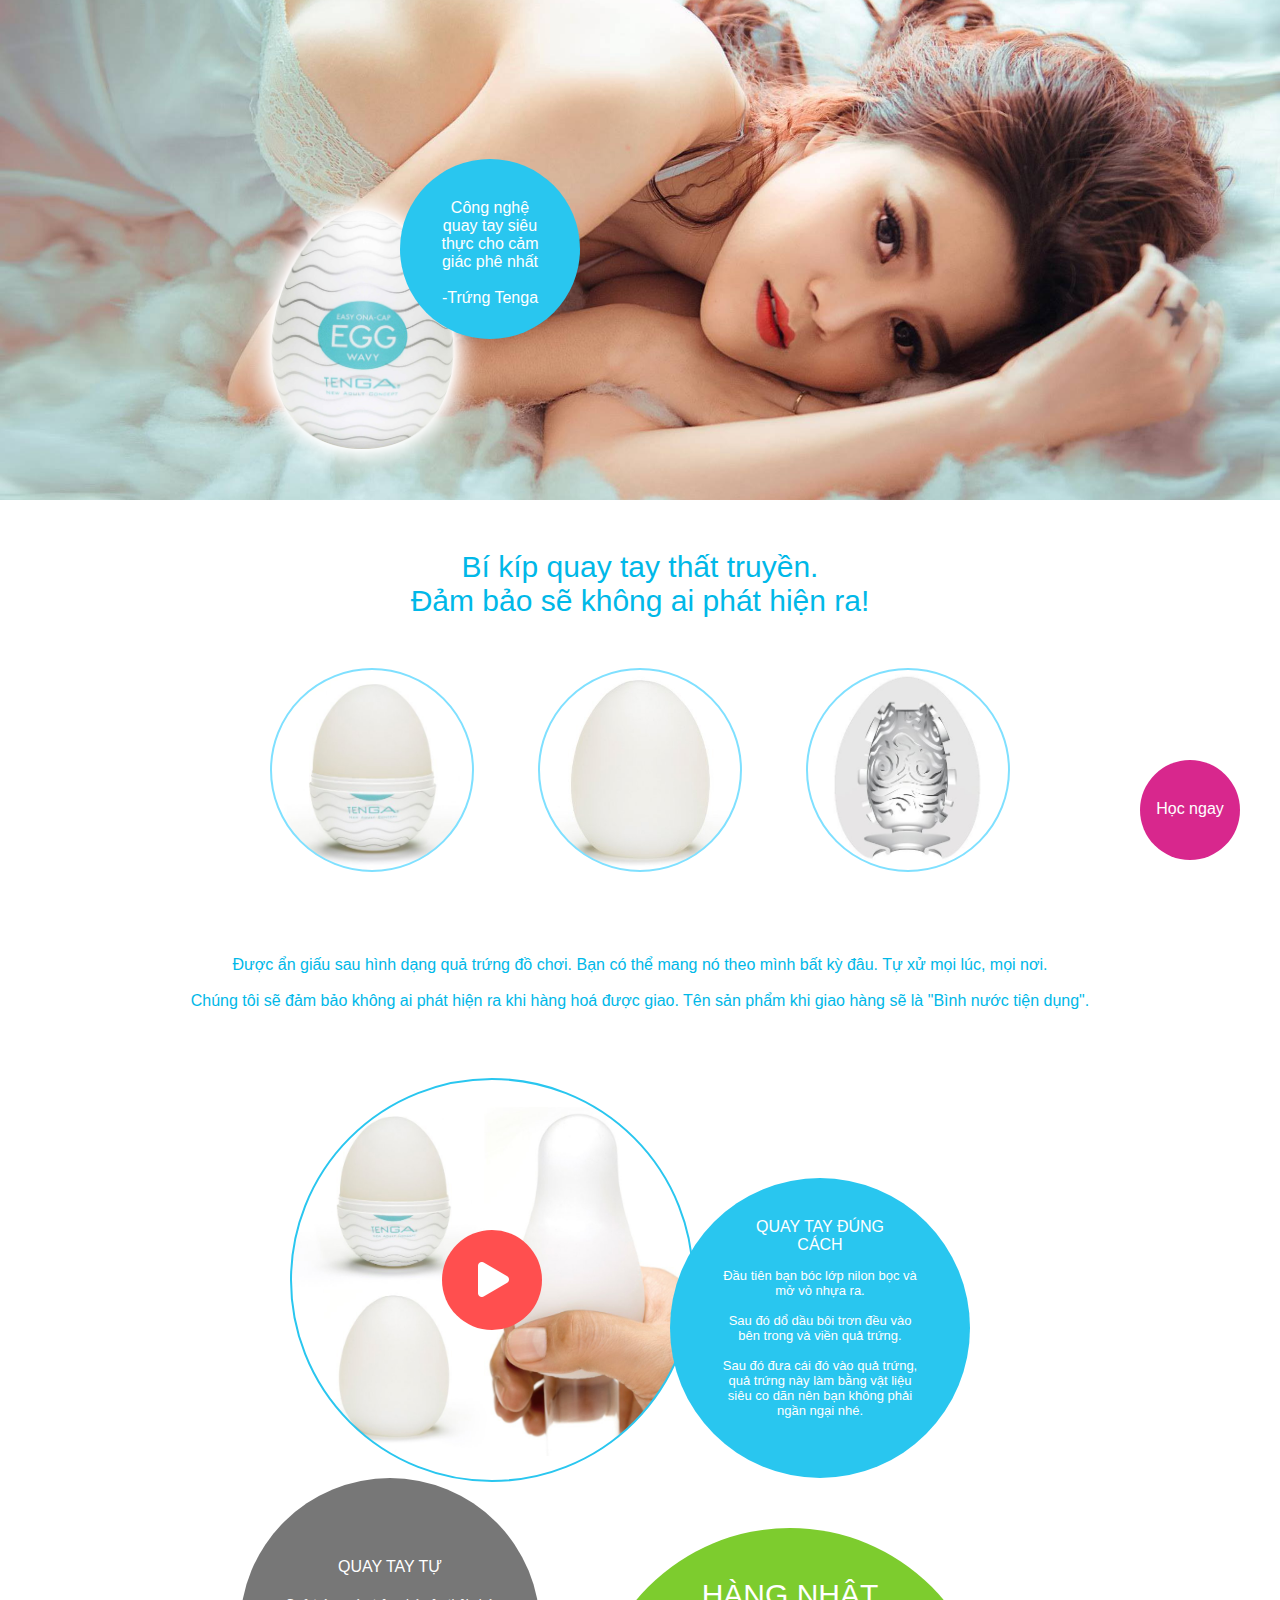
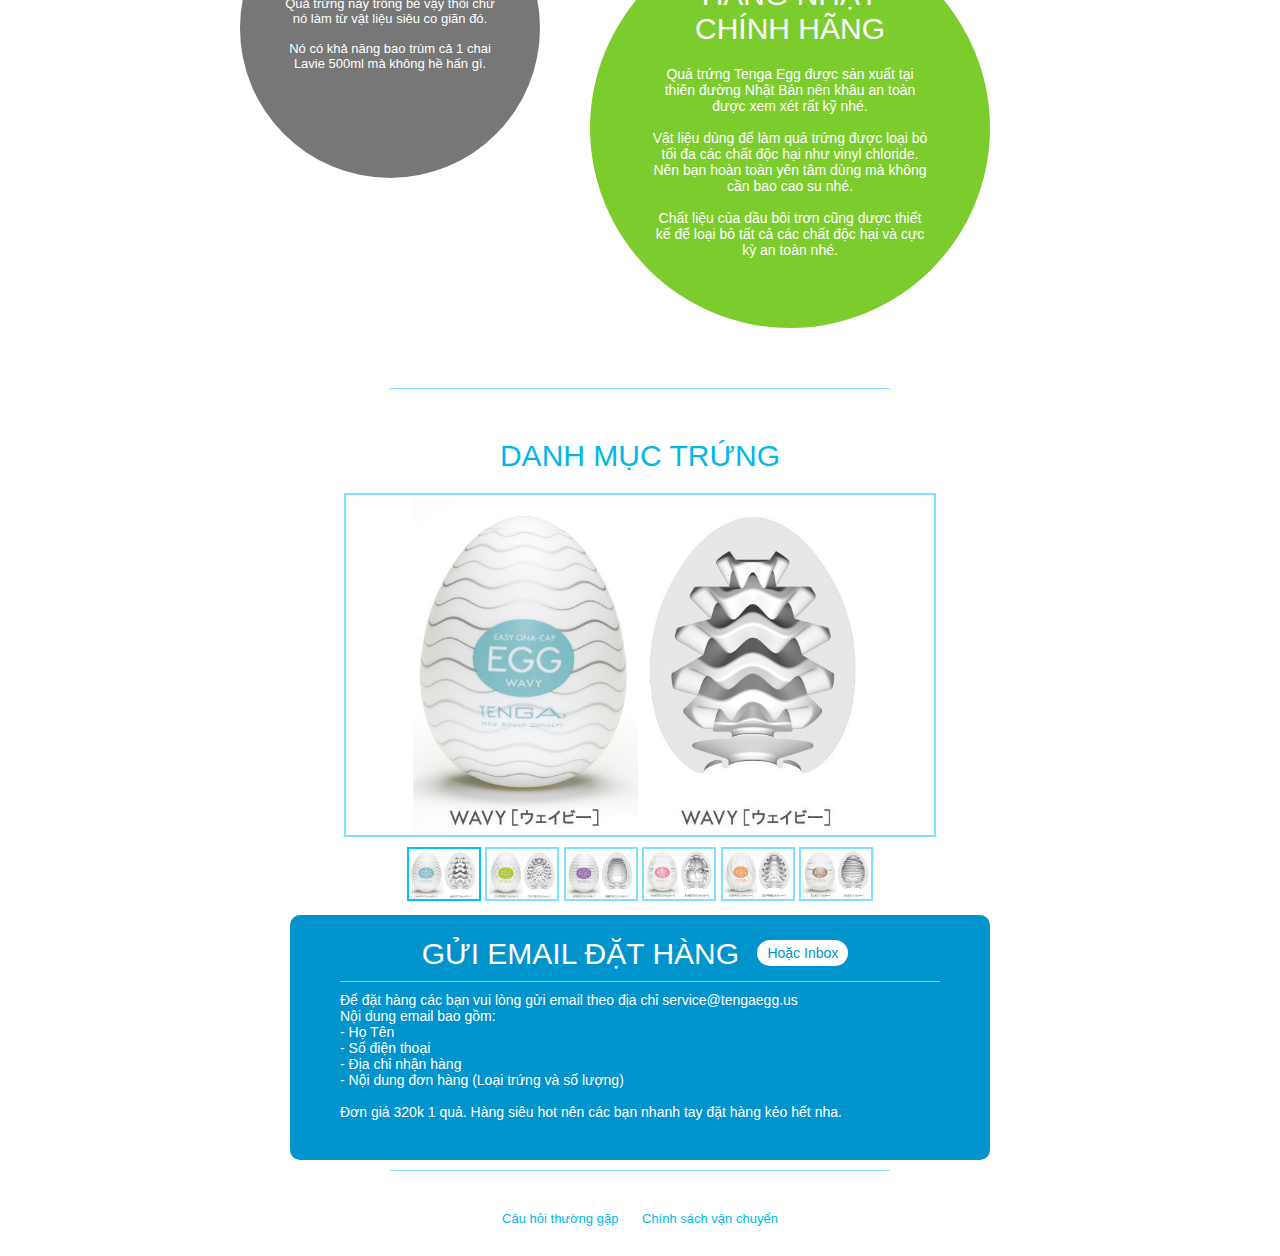
==== commit 30a5efd5: "asd" ====
--- a/public/index.html
+++ b/public/index.html
@@ -71,7 +71,7 @@
       </div>
       <div class="material">
         <div class="material-title">
-          QUAY TAY TỰ TIN
+          QUAY TAY TỰ
         </div>
         <div class="material-desc">
           Quả trứng này trông bé vậy thôi chứ nó làm từ vật liệu siêu co giãn đó.<br><br>Nó có khả năng bao trùm cả 1 chai Lavie 500ml mà không hề hấn gì.
--- a/public/style.css
+++ b/public/style.css
@@ -395,7 +395,7 @@
 }
 
 .buy-now:after {
-  content: "Sản phẩm";
+  content: "Học ngay";
   margin-top: 40px;
   display: block;
   text-align: center;
